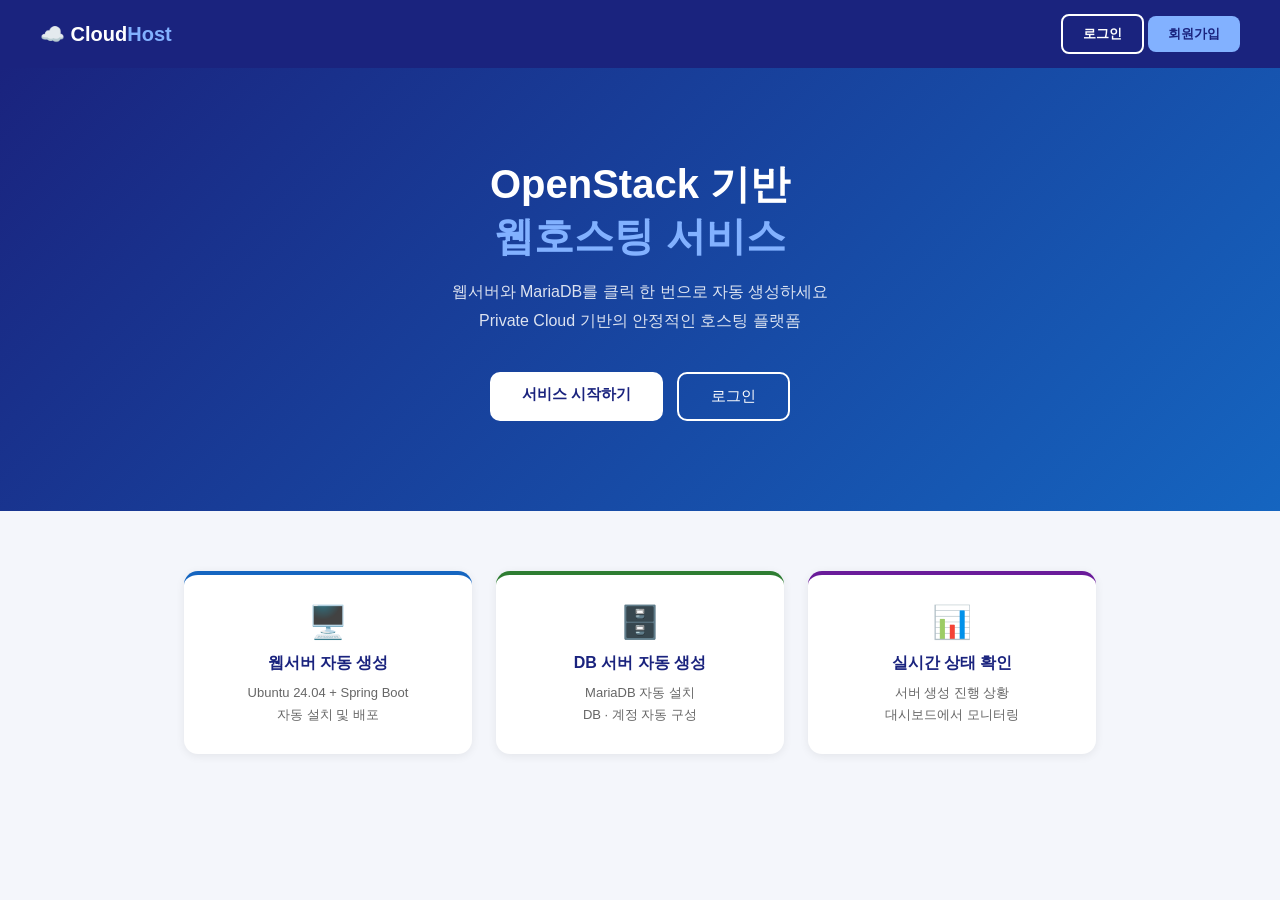
==== src/main/resources/templates/index.html @ 5a980aa2 "대시보드 구현 완료" ====
<!DOCTYPE html>
<html lang="ko" xmlns:th="http://www.thymeleaf.org"
      xmlns:sec="http://www.thymeleaf.org/extras/spring-security">
<head>
    <meta charset="UTF-8">
    <title>CloudHost</title>
    <style>
        * { margin:0; padding:0; box-sizing:border-box; }
        body { font-family:'Segoe UI','Malgun Gothic',sans-serif; background:#f4f6fb; }
        .navbar { background:#1a237e; color:white; padding:14px 40px; display:flex; justify-content:space-between; align-items:center; }
        .logo { font-size:20px; font-weight:800; }
        .logo span { color:#82b1ff; }
        .nav-links { display:flex; gap:12px; }
        .btn { border:none; border-radius:8px; padding:9px 20px; font-size:13px; font-weight:700; cursor:pointer; }
        .btn-outline { background:transparent; border:2px solid white; color:white; }
        .btn-accent { background:#82b1ff; color:#1a237e; }
        .hero { background:linear-gradient(135deg,#1a237e,#1565c0); color:white; padding:90px 24px; text-align:center; }
        .hero h1 { font-size:40px; font-weight:800; margin-bottom:16px; line-height:1.3; }
        .hero h1 span { color:#82b1ff; }
        .hero p { font-size:16px; opacity:.85; max-width:560px; margin:0 auto 36px; line-height:1.8; }
        .hero-btns { display:flex; gap:14px; justify-content:center; }
        .hero-btn-p { background:white; color:#1a237e; border-radius:10px; padding:13px 32px; font-weight:800; font-size:15px; cursor:pointer; text-decoration:none; }
        .hero-btn-s { border:2px solid white; color:white; border-radius:10px; padding:13px 32px; font-size:15px; cursor:pointer; text-decoration:none; }
        .features { display:grid; grid-template-columns:repeat(3,1fr); gap:24px; max-width:960px; margin:60px auto; padding:0 24px; }
        .feat { background:white; border-radius:14px; padding:28px 24px; text-align:center; box-shadow:0 2px 10px rgba(0,0,0,.07); border-top:4px solid #1565c0; }
        .feat.g { border-top-color:#2e7d32; }
        .feat.p { border-top-color:#6a1b9a; }
        .feat .icon { font-size:32px; margin-bottom:12px; }
        .feat h3 { font-size:16px; font-weight:700; color:#1a237e; margin-bottom:8px; }
        .feat p { font-size:13px; color:#666; line-height:1.7; }
    </style>
</head>
<body>
<nav class="navbar">
    <div class="logo">☁️ Cloud<span>Host</span></div>
    <div class="nav-links">
        <sec:authorize access="isAnonymous()">
            <a th:href="@{/login}"><button class="btn btn-outline">로그인</button></a>
            <a th:href="@{/signup}"><button class="btn btn-accent">회원가입</button></a>
        </sec:authorize>
    </div>
</nav>

<div class="hero">
    <h1>OpenStack 기반<br><span>웹호스팅 서비스</span></h1>
    <p>웹서버와 MariaDB를 클릭 한 번으로 자동 생성하세요<br>Private Cloud 기반의 안정적인 호스팅 플랫폼</p>
    <div class="hero-btns">
        <a th:href="@{/signup}" class="hero-btn-p">서비스 시작하기</a>
        <a th:href="@{/login}"  class="hero-btn-s">로그인</a>
    </div>
</div>

<div class="features">
    <div class="feat">
        <div class="icon">🖥️</div>
        <h3>웹서버 자동 생성</h3>
        <p>Ubuntu 24.04 + Spring Boot<br>자동 설치 및 배포</p>
    </div>
    <div class="feat g">
        <div class="icon">🗄️</div>
        <h3>DB 서버 자동 생성</h3>
        <p>MariaDB 자동 설치<br>DB · 계정 자동 구성</p>
    </div>
    <div class="feat p">
        <div class="icon">📊</div>
        <h3>실시간 상태 확인</h3>
        <p>서버 생성 진행 상황<br>대시보드에서 모니터링</p>
    </div>
</div>
</body>
</html>
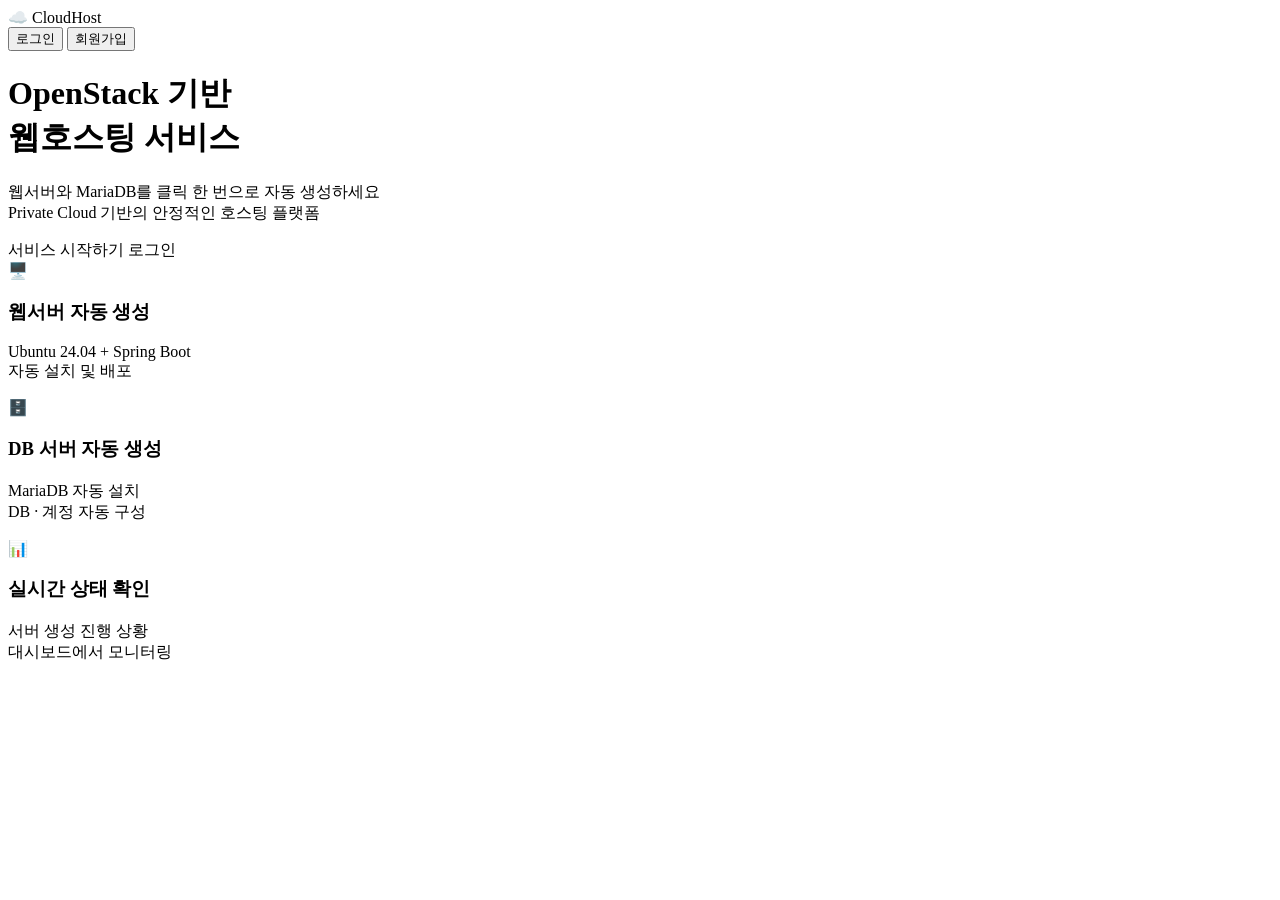
==== commit 1f8e95b3: "Feat: UI 완성" ====
--- a/src/main/resources/templates/index.html
+++ b/src/main/resources/templates/index.html
@@ -4,31 +4,10 @@
 <head>
     <meta charset="UTF-8">
     <title>CloudHost</title>
-    <style>
-        * { margin:0; padding:0; box-sizing:border-box; }
-        body { font-family:'Segoe UI','Malgun Gothic',sans-serif; background:#f4f6fb; }
-        .navbar { background:#1a237e; color:white; padding:14px 40px; display:flex; justify-content:space-between; align-items:center; }
-        .logo { font-size:20px; font-weight:800; }
-        .logo span { color:#82b1ff; }
-        .nav-links { display:flex; gap:12px; }
-        .btn { border:none; border-radius:8px; padding:9px 20px; font-size:13px; font-weight:700; cursor:pointer; }
-        .btn-outline { background:transparent; border:2px solid white; color:white; }
-        .btn-accent { background:#82b1ff; color:#1a237e; }
-        .hero { background:linear-gradient(135deg,#1a237e,#1565c0); color:white; padding:90px 24px; text-align:center; }
-        .hero h1 { font-size:40px; font-weight:800; margin-bottom:16px; line-height:1.3; }
-        .hero h1 span { color:#82b1ff; }
-        .hero p { font-size:16px; opacity:.85; max-width:560px; margin:0 auto 36px; line-height:1.8; }
-        .hero-btns { display:flex; gap:14px; justify-content:center; }
-        .hero-btn-p { background:white; color:#1a237e; border-radius:10px; padding:13px 32px; font-weight:800; font-size:15px; cursor:pointer; text-decoration:none; }
-        .hero-btn-s { border:2px solid white; color:white; border-radius:10px; padding:13px 32px; font-size:15px; cursor:pointer; text-decoration:none; }
-        .features { display:grid; grid-template-columns:repeat(3,1fr); gap:24px; max-width:960px; margin:60px auto; padding:0 24px; }
-        .feat { background:white; border-radius:14px; padding:28px 24px; text-align:center; box-shadow:0 2px 10px rgba(0,0,0,.07); border-top:4px solid #1565c0; }
-        .feat.g { border-top-color:#2e7d32; }
-        .feat.p { border-top-color:#6a1b9a; }
-        .feat .icon { font-size:32px; margin-bottom:12px; }
-        .feat h3 { font-size:16px; font-weight:700; color:#1a237e; margin-bottom:8px; }
-        .feat p { font-size:13px; color:#666; line-height:1.7; }
-    </style>
+    <link rel="stylesheet" th:href="@{/css/common/layout.css}">
+    <link rel="stylesheet" th:href="@{/css/common/navbar.css}">
+
+    <link rel="stylesheet" th:href="@{/css/pages/index.css}">
 </head>
 <body>
 <nav class="navbar">
